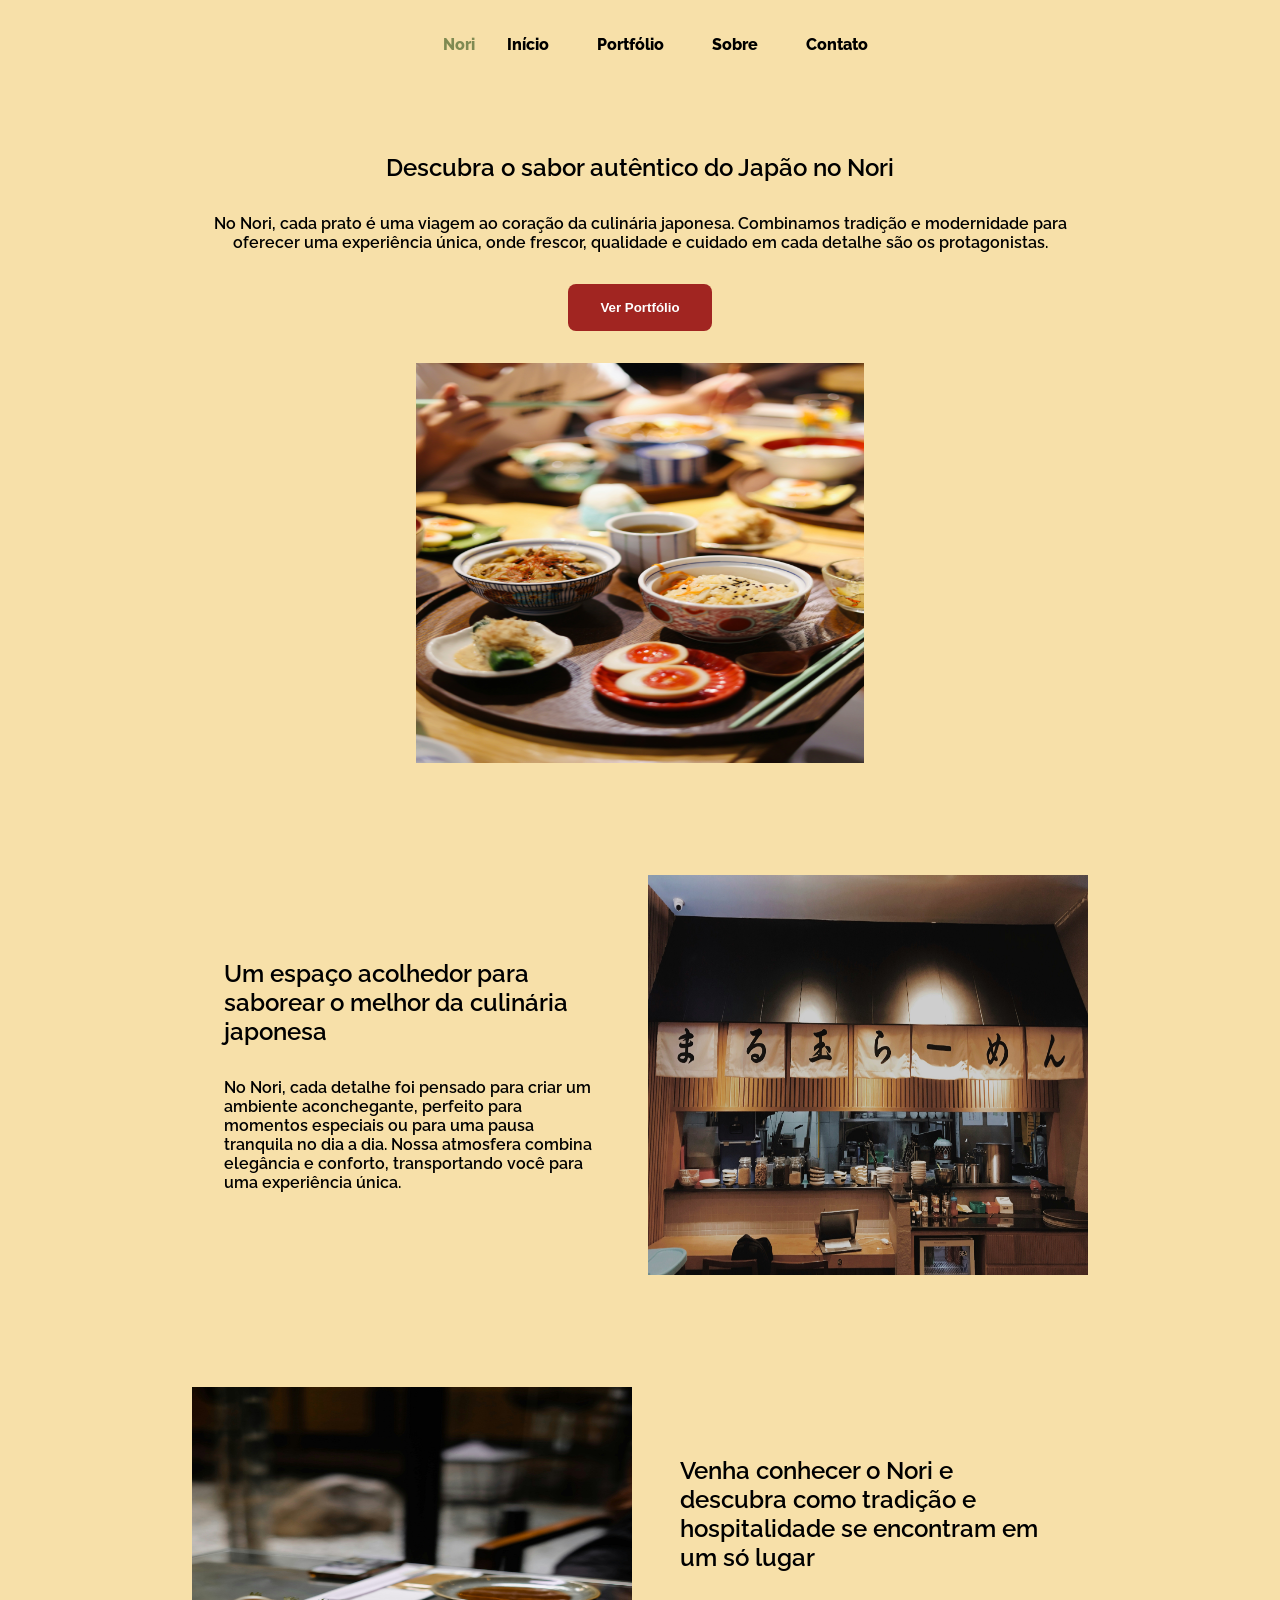
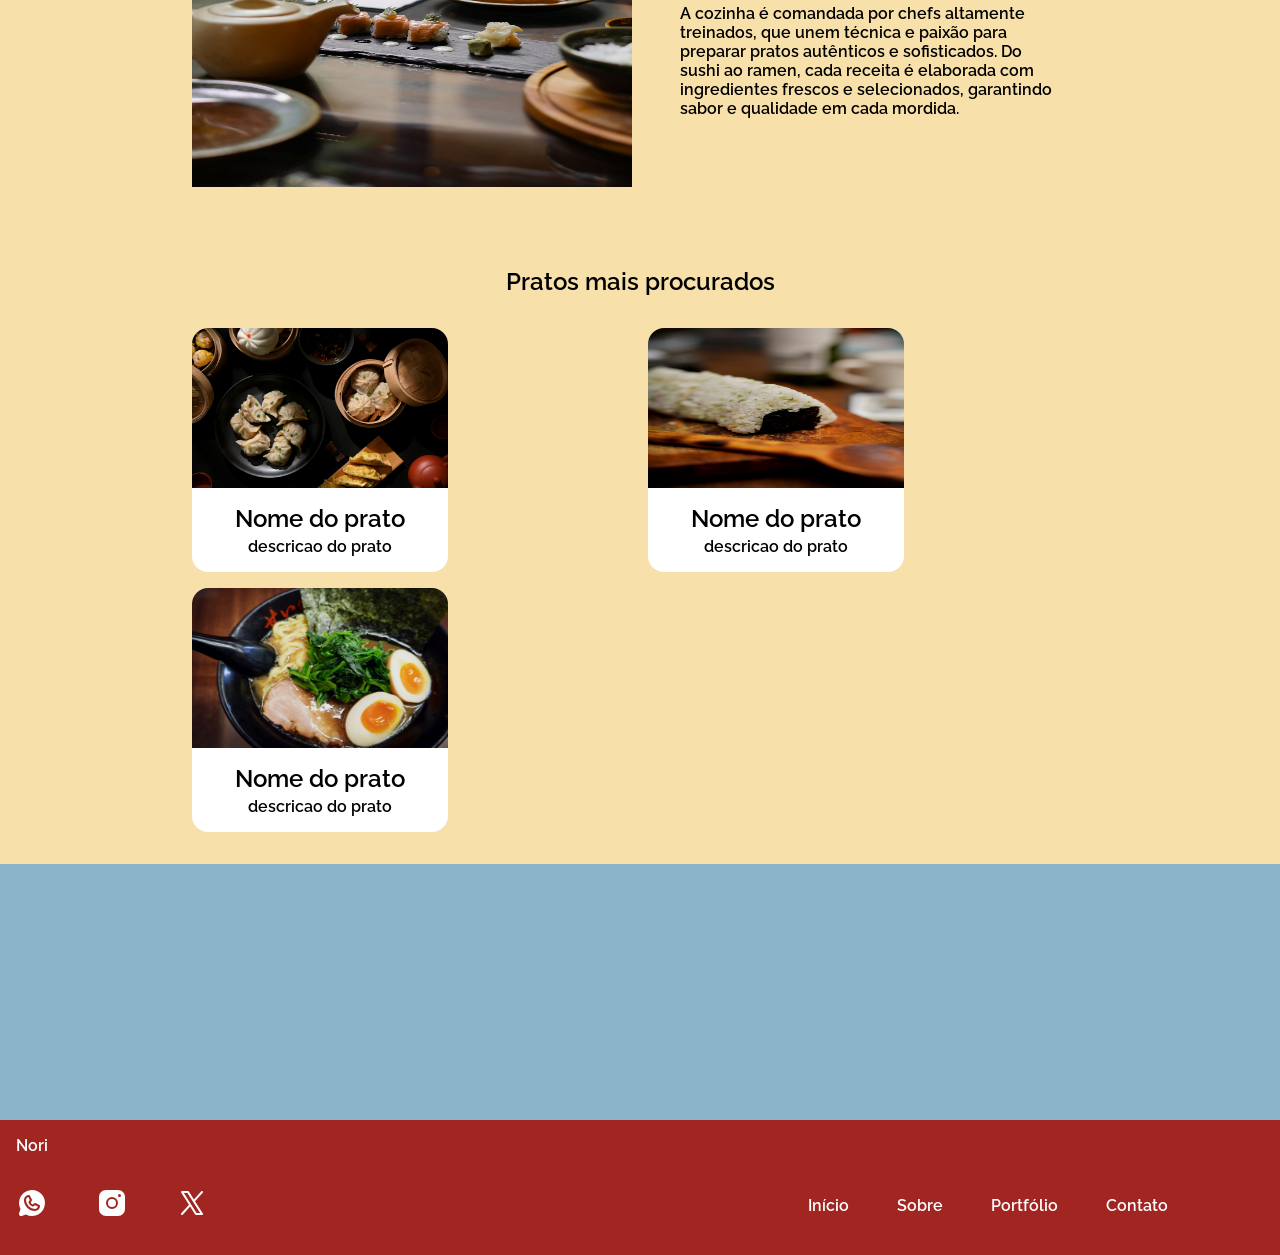
==== index.html @ a18c3487 "Merge branch 'main' of https://github.com/Deploy-divas/nori" ====
<!DOCTYPE html>
<html lang="pt-br">

<head>
    <meta charset="UTF-8">
    <meta name="viewport" content="width=device-width, initial-scale=1.0">
    <title>Nori | Início</title>
    <link rel="stylesheet" href="./src/style/global.css">
    <link rel="stylesheet" href="./src/style/index.css">
    <!-- fontes -->
    <link rel="preconnect" href="https://fonts.googleapis.com">
    <link rel="preconnect" href="https://fonts.gstatic.com" crossorigin>
    <link href="https://fonts.googleapis.com/css2?family=Raleway:ital,wght@0,100..900;1,100..900&display=swap" rel="stylesheet">
</head>

<body>

    <header>
        <div class="menu-hamburguer" id="menu-icone">
            <span></span>
            <span></span>
            <span></span>
        </div>
        <!-- Menu para mobile -->
        <nav>
            <div id="logo">
                <span>Nori</span>
            </div>
            <ul class="nav-list">
                <li><a href="/src/pages/index.html">Início</a></li>
                <li><a href="/src/pages/portfolio.html">Portfólio</a></li>
                <li><a href="/src/pages/sobre.html">Sobre</a></li>
                <li><a href="/src/pages/contato.html">Contato</a></li>
            </ul>
        </nav>
    </header>

    <main>
        <section class="flex-col section-cta">
            <div id="text-cta" class="flex-col">
                <h2>Descubra o sabor autêntico do Japão no Nori</h2>
                <p>No Nori, cada prato é uma viagem ao coração da culinária japonesa. Combinamos tradição e modernidade para oferecer uma experiência única, onde frescor, qualidade e cuidado em cada detalhe são os protagonistas. </p>
                <button class="btn-default">Ver Portfólio</button>
            </div>
            
            <img id="img-cta" src="/src/assets/foto_restaurante.jpg" alt="Foto das comidas do restaurante sobre a mesa">
        </section>

        <section id="sobre" class="section">
            <div id="text-sobre" class="flex-col">
                <h2>Um espaço acolhedor para saborear o melhor da culinária japonesa</h2>
                <p>No Nori, cada detalhe foi pensado para criar um ambiente aconchegante, perfeito para momentos especiais ou para uma pausa tranquila no dia a dia. Nossa atmosfera combina elegância e conforto, transportando você para uma experiência única.</p>
            </div>
            <img src="/src/assets/foto_restaurante_02.jpg" alt="Foto do balcão do restaurante" id="img-sobre">
        </section>
        <section id="sobre" class="section flex-row">
            <img src="/src/assets/comidas_nori.jpg" alt="Foto do balcão do restaurante" id="img-sobre">
            <div id="text-sobre" class="flex-col">
                <h2>Venha conhecer o Nori e descubra como tradição e hospitalidade se encontram em um só lugar</h2>
                <p>A cozinha é comandada por chefs altamente treinados, que unem técnica e paixão para preparar pratos autênticos e sofisticados. Do sushi ao ramen, cada receita é elaborada com ingredientes frescos e selecionados, garantindo sabor e qualidade em cada mordida.</p>
            </div>
        </section>

        <section id="mais-vendidos">
          <div class="section-title">
          <h2>Pratos mais procurados</h2>
        </div>
            <div class="section">
                <div class="card flex-col">
                <div class="card-img">
                        <img class="card-img" src="/src/assets/guioza.png" alt="Ramen do Nori">
                    </div>
                <div class="card-body flex-col">
                        <h2>Nome do prato</h2>
                    <p>descricao do prato</p>
                </div>
            </div>
            <div class="card flex-col">
                <div class="card-img">
                        <img class="card-img" src="/src/assets/onigiri.jpg" alt="Ramen do Nori">
                    </div>
                <div class="card-body flex-col">
                        <h2>Nome do prato</h2>
                    <p>descricao do prato</p>
                </div>
            </div>
            <div class="card flex-col">
                <div class="card-img">
                        <img class="card-img" src="/src/assets/ramen.jpg" alt="Ramen do Nori">
                    </div>
                <div class="card-body flex-col">
                        <h2>Nome do prato</h2>
                    <p>descricao do prato</p>
                </div>
            </div>
            </div>
        </section>
    </main>

    <footer id="footer" class="flex-col">
      <div id="img-footer">
        
      </div>
      <section id="footer-content" class="flex-col">
        <div id="footer-logo">
            <span>Nori</span>
        </div>
          <div id="footer-nav" class="flex-row">
            
          <ul class="flex-row">
            <li><a href="">
                <img src="/src/assets/whatsapp.svg" alt="">
            </a></li>
            <li><a href="">
                <img src="/src/assets/instagram.svg" alt="">
            </a></li>
            <li><a href="">
                <img src="/src/assets/twitter.svg" alt="">
            </a></li>
          </ul>
          <ul class="flex-row">
            <li>Início</li>
            <li>Sobre</li>
            <li>Portfólio</li>
            <li>Contato</li>
          </ul>
        </div>
      </section>
      <div id="footer-commercial"></div>
    </footer>

</body>
<script src="./src/js/script.js"></script>

</html>
---- src/style/global.css ----
:root {
    --verde: #7f8a52;
    --amarelo: #f8b026;
    --vermelho: #a12521;
    --laranja: #ca4613;
    --creme: #f7e0a9;
    --branco: #fff;
}

/* fontes */
span,
p,
a,
li {
    font-family: "Raleway", sans-serif;
    font-optical-sizing: auto;
    font-weight: 600;
    font-style: normal;
    margin: 0;
    padding: 0;
}

/* titulos */
h1,
h2,
h3 {
    font-family: "Raleway", sans-serif;
    font-optical-sizing: auto;
    font-weight: 600;
    font-style: normal;
    margin: 0;
}

body {
    margin: 0;
    padding: 0;
    background-color: var(--creme);
    overflow-x: hidden;
}

header {
    display: flex;
    flex-direction: row;
    justify-content: center;
    align-items: center;
    padding: 2rem 0rem
}

nav {
    display: flex;
    flex-direction: row;
    justify-content: space-between;
    gap: 2rem;
}

header nav ul {
    display: flex;
    gap: 20px;
    list-style: none;
    align-items: center;
}

header nav ul li a{
    text-decoration: none;
    color: inherit;
    font-weight: 800;
}

header nav span{
    text-decoration: none;
    color: var(--verde);
    font-weight: 800;
}

header nav ul li a:hover {
    color: var(--laranja);
}

/* menu mobile */

.menu-hamburguer {
    justify-content: space-around;
    width: 30px;
    height: 25px;
    cursor: pointer;
    z-index: 1000;
    gap: 3px;
}

.menu-hamburguer span {
    background-color: var(--laranja);
    border-radius: 10px;
    transition: 0.3s;
    height: 30px;
    width: 1005;
}

.nav-list {
    display: flex;
    flex-direction: row;
    gap: 3rem;
    list-style: none;
    padding: 0;
    margin: 0;
}

main {
    display: flex;
    flex-direction: column;
    align-items: center;
    gap: 3rem;
}

.flex-row {
  display: flex;
  flex-direction: row;
  justify-content: space-between;
}

.flex-col {
  display: flex;
  flex-direction: column;
}

.btn-default{
    background-color: var(--vermelho);
    border: none;
    padding:  1rem 2rem;
    border-radius: 0.5rem;
    color: var(--branco);
    font-weight: bold;
}

.card {
  width: 16rem;
  background-color: var(--branco);
  border-radius: 1rem;
}

.card-img {
  height: 10rem;
  width: 100%;
  border-top-left-radius: 1rem;
  border-top-right-radius: 1rem
}

.card-body {
  padding: 1rem;
  gap: 4px;
  align-items: center;
}

footer {
  background-color: var(--vermelho);
  width: 100%;
  height: auto;
}

#img-footer {
  height: 16rem;
  width: auto;
  background-image: url("/src/assets/ilu-footer-desktop.svg");
}

#footer-content {
  width: 90%;
  justify-content: space-between;
  color: var(--branco);
}

#footer-nav {
  justify-content: space-between;
  align-items: center;
  width: 100%;
  padding: 1rem;
}

#footer-nav ul {
  list-style: none;
  padding: 0;
  gap: 3rem;
}

#footer-logo {
  padding: 1rem 1rem 0 1rem; 
}

/* responsividade */
@media (max-width: 768px) {
    header {
        position: relative;
    }

    #nossos-cookies {
        display: none !important;
    }

    .menu-hamburguer {
        display: flex;
        flex-direction: column;
        position: relative;
        z-index: 1002;
        justify-content: space-around;
        width: 30px;
        height: 25px;
        cursor: pointer;
        z-index: 1000;
        gap: 3px;
    }

    .menu-hamburguer span {
        background-color: var(--amarelo);
        border-radius: 10px;
        transition: 0.3s;
        height: 30px;
        width: 1005;
    }

    nav {
        display: none !important;
        position: absolute;
        top: 80px;
        left: 0;
        width: 100%;
        background: var(--creme);
        flex-direction: column;
        align-items: center;
        padding: 20px;
        z-index: 1001;
    }

    /*força a exibição quando tiver a classe active*/
    nav.active {
        display: flex !important;
        padding: 0;
    }

    nav .nav-list {
        flex-direction: column;
        align-items: center;
        gap: 20px;
    }

    /* transformar em X */
    .open span:nth-child(1) {
        transform: rotate(45deg) translate(3px, 3px);
    }

    .open span:nth-child(2) {
        opacity: 0;
    }

    .open span:nth-child(3) {
        transform: rotate(-45deg) translate(10px, -10px);
    }

    #footer-nav {
        flex-direction: column;
    }
    #footer-nav ul{
        flex-direction: column;
        align-items: center;
    }

    #img-footer {
        background-image: url("/src/assets/ilu-footer-mobile.svg");
    }
}
---- src/style/index.css ----
/* estilização da página inicial */
.section-cta{
    width: 70%;
    height: auto;
    padding: 2rem 1rem;
    align-items: center;
    justify-content: center;
}

.section {
    width: 70%;
    height: auto;
    padding: 2rem 1rem;
    gap: 1rem;
    display: grid;
    grid-template-columns: repeat(auto-fit, minmax(300px, 1fr));
    align-items: center;
    justify-content: center;
}

.section-body{
    width: 100%;
    padding: 0rem 2rem;
    display: flex;
    flex-direction: column;
    align-items: start;
}

#img-cta{
    width: 50%;
    height: 25rem;
}

#text-cta{
    text-align: center;
    align-items: center;
    gap: 2rem;
    margin: 2rem 0;
}

#img-sobre{
    width: 100%;
    height: 25rem;
}

#text-sobre{
    text-align: start;
    align-items: center;
    gap: 2rem;
    margin: 2rem;
}

#mais-vendidos{
    width: 100%;
    padding: 0rem 2rem;
    display: flex;
    flex-direction: column;
    align-items: center;
}
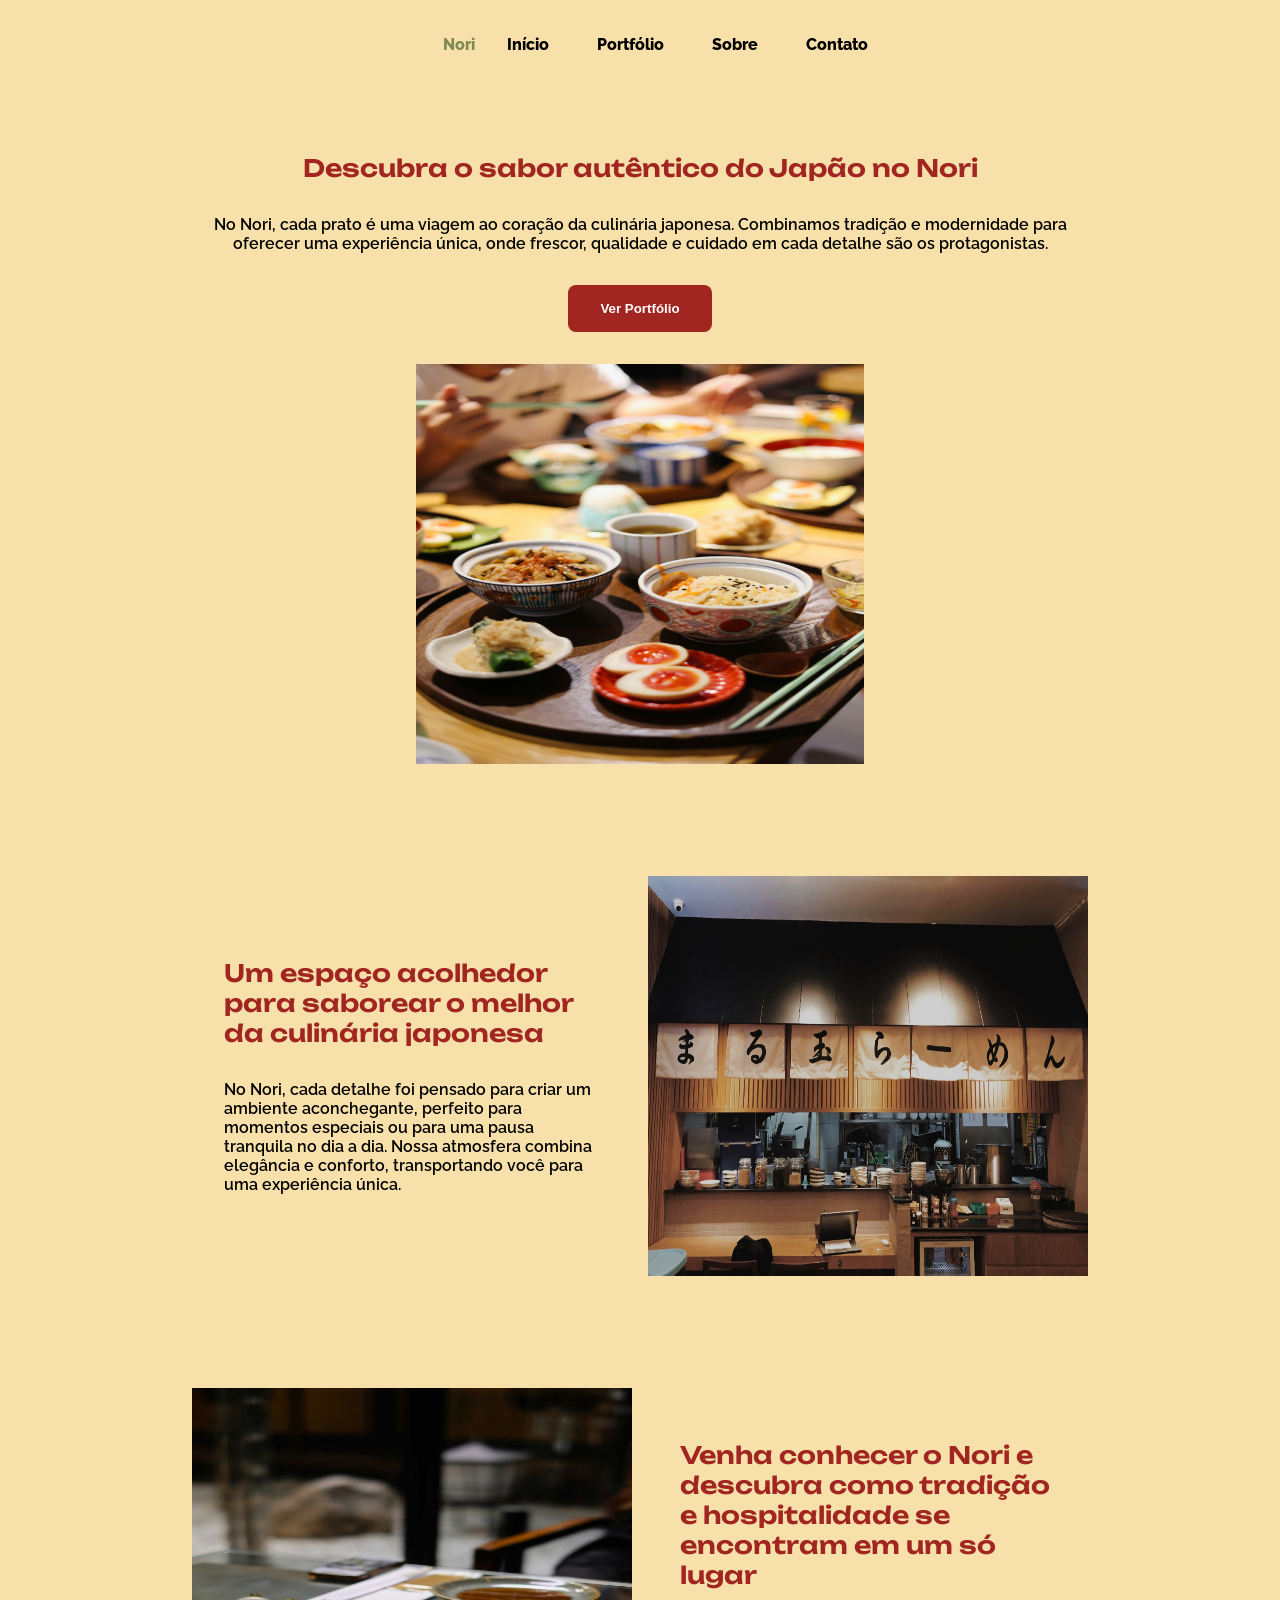
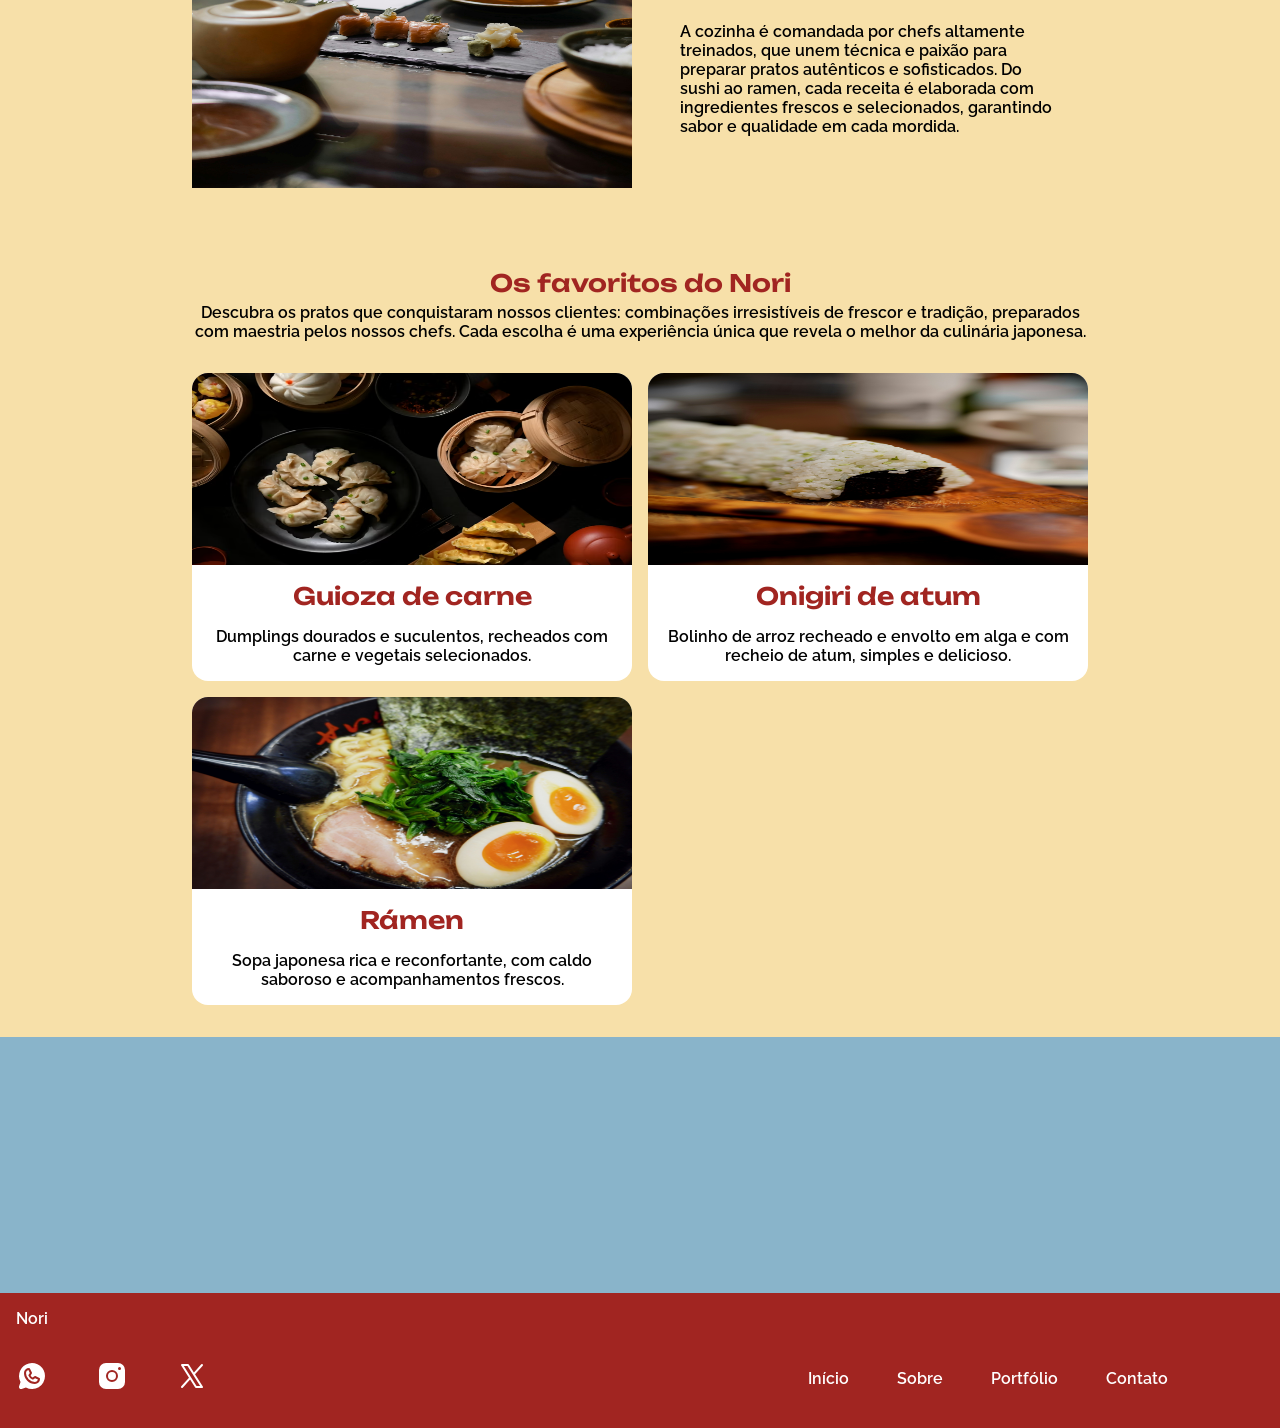
==== commit bf2b50b6: "style: estilização do portfólio style: adição do ícone do site" ====
--- a/index.html
+++ b/index.html
@@ -10,7 +10,14 @@
     <!-- fontes -->
     <link rel="preconnect" href="https://fonts.googleapis.com">
     <link rel="preconnect" href="https://fonts.gstatic.com" crossorigin>
-    <link href="https://fonts.googleapis.com/css2?family=Raleway:ital,wght@0,100..900;1,100..900&display=swap" rel="stylesheet">
+    <link href="https://fonts.googleapis.com/css2?family=Raleway:ital,wght@0,100..900;1,100..900&display=swap"
+        rel="stylesheet">
+
+    <link rel="preconnect" href="https://fonts.googleapis.com">
+    <link rel="preconnect" href="https://fonts.gstatic.com" crossorigin>
+    <link href="https://fonts.googleapis.com/css2?family=Unbounded:wght@200..900&display=swap" rel="stylesheet">
+
+    <link rel="shortcut icon" type="imagex/png" href="./src/assets/favicon.ico">
 </head>
 
 <body>
@@ -27,7 +34,7 @@
                 <span>Nori</span>
             </div>
             <ul class="nav-list">
-                <li><a href="/src/pages/index.html">Início</a></li>
+                <li><a href="/index.html">Início</a></li>
                 <li><a href="/src/pages/portfolio.html">Portfólio</a></li>
                 <li><a href="/src/pages/sobre.html">Sobre</a></li>
                 <li><a href="/src/pages/contato.html">Contato</a></li>
@@ -38,95 +45,105 @@
     <main>
         <section class="flex-col section-cta">
             <div id="text-cta" class="flex-col">
-                <h2>Descubra o sabor autêntico do Japão no Nori</h2>
-                <p>No Nori, cada prato é uma viagem ao coração da culinária japonesa. Combinamos tradição e modernidade para oferecer uma experiência única, onde frescor, qualidade e cuidado em cada detalhe são os protagonistas. </p>
+                <h1 class="fonte-vermelha">Descubra o sabor autêntico do Japão no Nori</h1>
+                <p>No Nori, cada prato é uma viagem ao coração da culinária japonesa. Combinamos tradição e modernidade
+                    para oferecer uma experiência única, onde frescor, qualidade e cuidado em cada detalhe são os
+                    protagonistas. </p>
                 <button class="btn-default">Ver Portfólio</button>
             </div>
-            
+
             <img id="img-cta" src="/src/assets/foto_restaurante.jpg" alt="Foto das comidas do restaurante sobre a mesa">
         </section>
 
         <section id="sobre" class="section">
             <div id="text-sobre" class="flex-col">
-                <h2>Um espaço acolhedor para saborear o melhor da culinária japonesa</h2>
-                <p>No Nori, cada detalhe foi pensado para criar um ambiente aconchegante, perfeito para momentos especiais ou para uma pausa tranquila no dia a dia. Nossa atmosfera combina elegância e conforto, transportando você para uma experiência única.</p>
+                <h2 class="fonte-vermelha">Um espaço acolhedor para saborear o melhor da culinária japonesa</h2>
+                <p>No Nori, cada detalhe foi pensado para criar um ambiente aconchegante, perfeito para momentos
+                    especiais ou para uma pausa tranquila no dia a dia. Nossa atmosfera combina elegância e conforto,
+                    transportando você para uma experiência única.</p>
             </div>
             <img src="/src/assets/foto_restaurante_02.jpg" alt="Foto do balcão do restaurante" id="img-sobre">
         </section>
         <section id="sobre" class="section flex-row">
             <img src="/src/assets/comidas_nori.jpg" alt="Foto do balcão do restaurante" id="img-sobre">
             <div id="text-sobre" class="flex-col">
-                <h2>Venha conhecer o Nori e descubra como tradição e hospitalidade se encontram em um só lugar</h2>
-                <p>A cozinha é comandada por chefs altamente treinados, que unem técnica e paixão para preparar pratos autênticos e sofisticados. Do sushi ao ramen, cada receita é elaborada com ingredientes frescos e selecionados, garantindo sabor e qualidade em cada mordida.</p>
+                <h2 class="fonte-vermelha">Venha conhecer o Nori e descubra como tradição e hospitalidade se encontram
+                    em um só lugar</h2>
+                <p>A cozinha é comandada por chefs altamente treinados, que unem técnica e paixão para preparar pratos
+                    autênticos e sofisticados. Do sushi ao ramen, cada receita é elaborada com ingredientes frescos e
+                    selecionados, garantindo sabor e qualidade em cada mordida.</p>
             </div>
         </section>
 
         <section id="mais-vendidos">
-          <div class="section-title">
-          <h2>Pratos mais procurados</h2>
-        </div>
+            <div class="section-title flex-col">
+                <h2 class="fonte-vermelha">Os favoritos do Nori</h2>
+                <p>Descubra os pratos que conquistaram nossos clientes: combinações irresistíveis de frescor e tradição,
+                    preparados com maestria pelos nossos chefs. Cada escolha é uma experiência única que revela o melhor
+                    da culinária japonesa.</p>
+            </div>
             <div class="section">
                 <div class="card flex-col">
-                <div class="card-img">
-                        <img class="card-img" src="/src/assets/guioza.png" alt="Ramen do Nori">
+                    <div class="card-img">
+                        <img class="card-img" src="/src/assets/guioza.png" alt="Guioza de carne do Nori">
                     </div>
-                <div class="card-body flex-col">
-                        <h2>Nome do prato</h2>
-                    <p>descricao do prato</p>
+                    <div class="card-body flex-col">
+                        <h2 class="fonte-vermelha">Guioza de carne</h2>
+                        <p>Dumplings dourados e suculentos, recheados com carne e vegetais selecionados.</p>
+                    </div>
                 </div>
-            </div>
-            <div class="card flex-col">
-                <div class="card-img">
-                        <img class="card-img" src="/src/assets/onigiri.jpg" alt="Ramen do Nori">
+                <div class="card flex-col">
+                    <div class="card-img">
+                        <img class="card-img" src="/src/assets/onigiri.jpg" alt="Onigiri de atum do Nori">
                     </div>
-                <div class="card-body flex-col">
-                        <h2>Nome do prato</h2>
-                    <p>descricao do prato</p>
+                    <div class="card-body flex-col">
+                        <h2 class="fonte-vermelha">Onigiri de atum</h2>
+                        <p>Bolinho de arroz recheado e envolto em alga e com recheio de atum, simples e delicioso.</p>
+                    </div>
                 </div>
-            </div>
-            <div class="card flex-col">
-                <div class="card-img">
+                <div class="card flex-col">
+                    <div class="card-img">
                         <img class="card-img" src="/src/assets/ramen.jpg" alt="Ramen do Nori">
                     </div>
-                <div class="card-body flex-col">
-                        <h2>Nome do prato</h2>
-                    <p>descricao do prato</p>
+                    <div class="card-body flex-col">
+                        <h2 class="fonte-vermelha">Rámen</h2>
+                        <p>Sopa japonesa rica e reconfortante, com caldo saboroso e acompanhamentos frescos.</p>
+                    </div>
                 </div>
-            </div>
             </div>
         </section>
     </main>
 
     <footer id="footer" class="flex-col">
-      <div id="img-footer">
-        
-      </div>
-      <section id="footer-content" class="flex-col">
-        <div id="footer-logo">
-            <span>Nori</span>
+        <div id="img-footer">
+
         </div>
-          <div id="footer-nav" class="flex-row">
-            
-          <ul class="flex-row">
-            <li><a href="">
-                <img src="/src/assets/whatsapp.svg" alt="">
-            </a></li>
-            <li><a href="">
-                <img src="/src/assets/instagram.svg" alt="">
-            </a></li>
-            <li><a href="">
-                <img src="/src/assets/twitter.svg" alt="">
-            </a></li>
-          </ul>
-          <ul class="flex-row">
-            <li>Início</li>
-            <li>Sobre</li>
-            <li>Portfólio</li>
-            <li>Contato</li>
-          </ul>
-        </div>
-      </section>
-      <div id="footer-commercial"></div>
+        <section id="footer-content" class="flex-col">
+            <div id="footer-logo">
+                <span>Nori</span>
+            </div>
+            <div id="footer-nav" class="flex-row">
+
+                <ul class="flex-row">
+                    <li><a href="">
+                            <img src="/src/assets/whatsapp.svg" alt="">
+                        </a></li>
+                    <li><a href="">
+                            <img src="/src/assets/instagram.svg" alt="">
+                        </a></li>
+                    <li><a href="">
+                            <img src="/src/assets/twitter.svg" alt="">
+                        </a></li>
+                </ul>
+                <ul class="flex-row">
+                    <li>Início</li>
+                    <li>Sobre</li>
+                    <li>Portfólio</li>
+                    <li>Contato</li>
+                </ul>
+            </div>
+        </section>
+        <div id="footer-commercial"></div>
     </footer>
 
 </body>
--- a/src/style/global.css
+++ b/src/style/global.css
@@ -9,6 +9,7 @@
 
 /* fontes */
 span,
+label,
 p,
 a,
 li {
@@ -20,15 +21,28 @@
     padding: 0;
 }
 
-/* titulos */
-h1,
-h2,
 h3 {
     font-family: "Raleway", sans-serif;
     font-optical-sizing: auto;
+    font-weight: 700;
+    font-style: normal;
+    margin: 0;
+    padding: 0;
+}
+
+/* titulos */
+h1,
+h2 {
+    font-family: "Unbounded", sans-serif;
+    font-optical-sizing: auto;
     font-weight: 600;
     font-style: normal;
     margin: 0;
+    letter-spacing: 3rem,
+}
+
+.fonte-vermelha {
+    color: var(--vermelho);
 }
 
 body {
@@ -60,13 +74,13 @@
     align-items: center;
 }
 
-header nav ul li a{
+header nav ul li a {
     text-decoration: none;
     color: inherit;
     font-weight: 800;
 }
 
-header nav span{
+header nav span {
     text-decoration: none;
     color: var(--verde);
     font-weight: 800;
@@ -112,77 +126,183 @@
 }
 
 .flex-row {
-  display: flex;
-  flex-direction: row;
-  justify-content: space-between;
+    display: flex;
+    flex-direction: row;
+    justify-content: space-between;
+}
+
+.gap-2 {
+    gap: 1rem;
+}
+
+.gap-4 {
+    gap: 2rem;
+}
+
+.gap-6 {
+    gap: 3rem;
+}
+
+.my-2 {
+    margin: 1rem 0;
+}
+
+.my-4 {
+    margin: 2rem 0;
+}
+
+.my-6 {
+    margin: 3rem 0;
 }
 
 .flex-col {
-  display: flex;
-  flex-direction: column;
-}
-
-.btn-default{
+    display: flex;
+    flex-direction: column;
+}
+
+.btn-default {
     background-color: var(--vermelho);
     border: none;
-    padding:  1rem 2rem;
+    padding: 1rem 2rem;
     border-radius: 0.5rem;
     color: var(--branco);
     font-weight: bold;
 }
 
+input {
+    font-size: 18px;
+    padding: 1rem;
+    border: none;
+    border-radius: 4px;
+}
+
+::placeholder {
+    color: #7f8a52ad;
+}
+
+textarea,
+input:focus-visible {
+    outline: none;
+}
+
+textarea {
+    width: 100%;
+    height: 150px;
+    padding: 1rem;
+    box-sizing: border-box;
+    border: 2px solid #ccc;
+    border-radius: 4px;
+    background-color: var(--branco);
+    font-size: 16px;
+    resize: none;
+}
+
+label {
+    pointer-events: none;
+    padding-bottom: 2px;
+    border-bottom: 1px solid #000;
+}
+
+.section {
+    width: 65%;
+    height: auto;
+    padding: 2rem 1rem;
+    gap: 1rem;
+    display: grid;
+    grid-template-columns: repeat(auto-fit, minmax(300px, 1fr));
+    align-items: center;
+    justify-content: center;
+}
+
+.section-title {
+    width: 70%;
+    text-align: center;
+    gap: 5px
+}
+
 .card {
-  width: 16rem;
-  background-color: var(--branco);
-  border-radius: 1rem;
+    height: auto;
+    width: 100%;
+    background-color: var(--branco);
+    border-radius: 1rem;
 }
 
 .card-img {
-  height: 10rem;
-  width: 100%;
-  border-top-left-radius: 1rem;
-  border-top-right-radius: 1rem
+    height: 12rem;
+    width: 100%;
+    border-top-left-radius: 1rem;
+    border-top-right-radius: 1rem
 }
 
 .card-body {
-  padding: 1rem;
-  gap: 4px;
-  align-items: center;
+    padding: 1rem;
+    gap: 1rem;
+    align-items: center;
+    height: 100%;
+    text-align: center;
+}
+
+.card-button {
+    background-color: var(--amarelo);
+    border: none;
+    padding: 0.5rem 1rem;
+    border-radius: 1rem;
+    color: var(--branco);
+    font-weight: bold;
+    font-size: 1rem;
+}
+
+.card-button:hover {
+    background-color: var(--vermelho);
+    cursor: pointer;
 }
 
 footer {
-  background-color: var(--vermelho);
-  width: 100%;
-  height: auto;
+    background-color: var(--vermelho);
+    width: 100%;
+    height: auto;
+}
+
+footer a {
+    text-decoration: none;
+    color: inherit;
+    font-weight: 800;
+}
+
+footer a:hover {
+    text-decoration: none;
+    color: inherit;
+    font-weight: 800;
+    color: var(--creme)
 }
 
 #img-footer {
-  height: 16rem;
-  width: auto;
-  background-image: url("/src/assets/ilu-footer-desktop.svg");
+    height: 16rem;
+    width: auto;
+    background-image: url("/src/assets/ilu-footer-desktop.svg");
 }
 
 #footer-content {
-  width: 90%;
-  justify-content: space-between;
-  color: var(--branco);
+    width: 90%;
+    justify-content: space-between;
+    color: var(--branco);
 }
 
 #footer-nav {
-  justify-content: space-between;
-  align-items: center;
-  width: 100%;
-  padding: 1rem;
+    justify-content: space-between;
+    align-items: center;
+    width: 100%;
+    padding: 1rem;
 }
 
 #footer-nav ul {
-  list-style: none;
-  padding: 0;
-  gap: 3rem;
+    list-style: none;
+    padding: 0;
+    gap: 3rem;
 }
 
 #footer-logo {
-  padding: 1rem 1rem 0 1rem; 
+    padding: 1rem 1rem 0 1rem;
 }
 
 /* responsividade */
@@ -257,7 +377,8 @@
     #footer-nav {
         flex-direction: column;
     }
-    #footer-nav ul{
+
+    #footer-nav ul {
         flex-direction: column;
         align-items: center;
     }
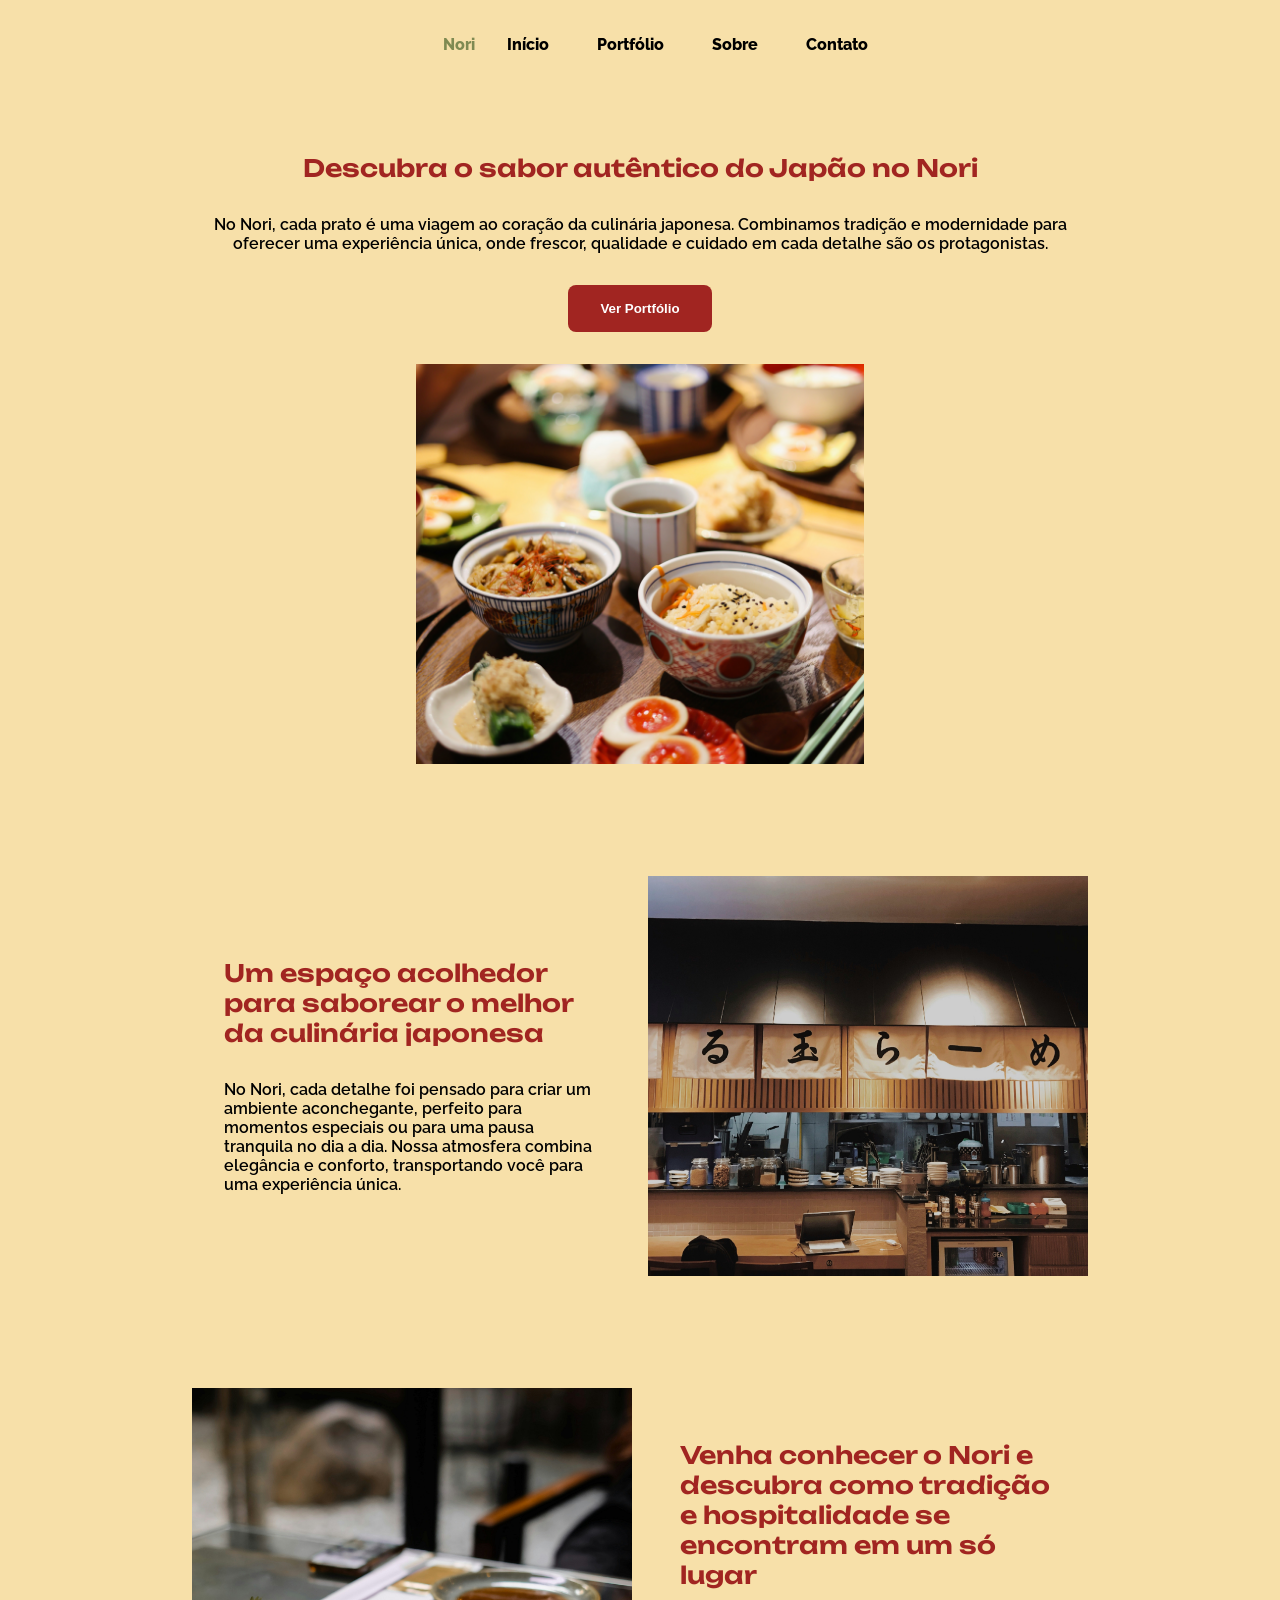
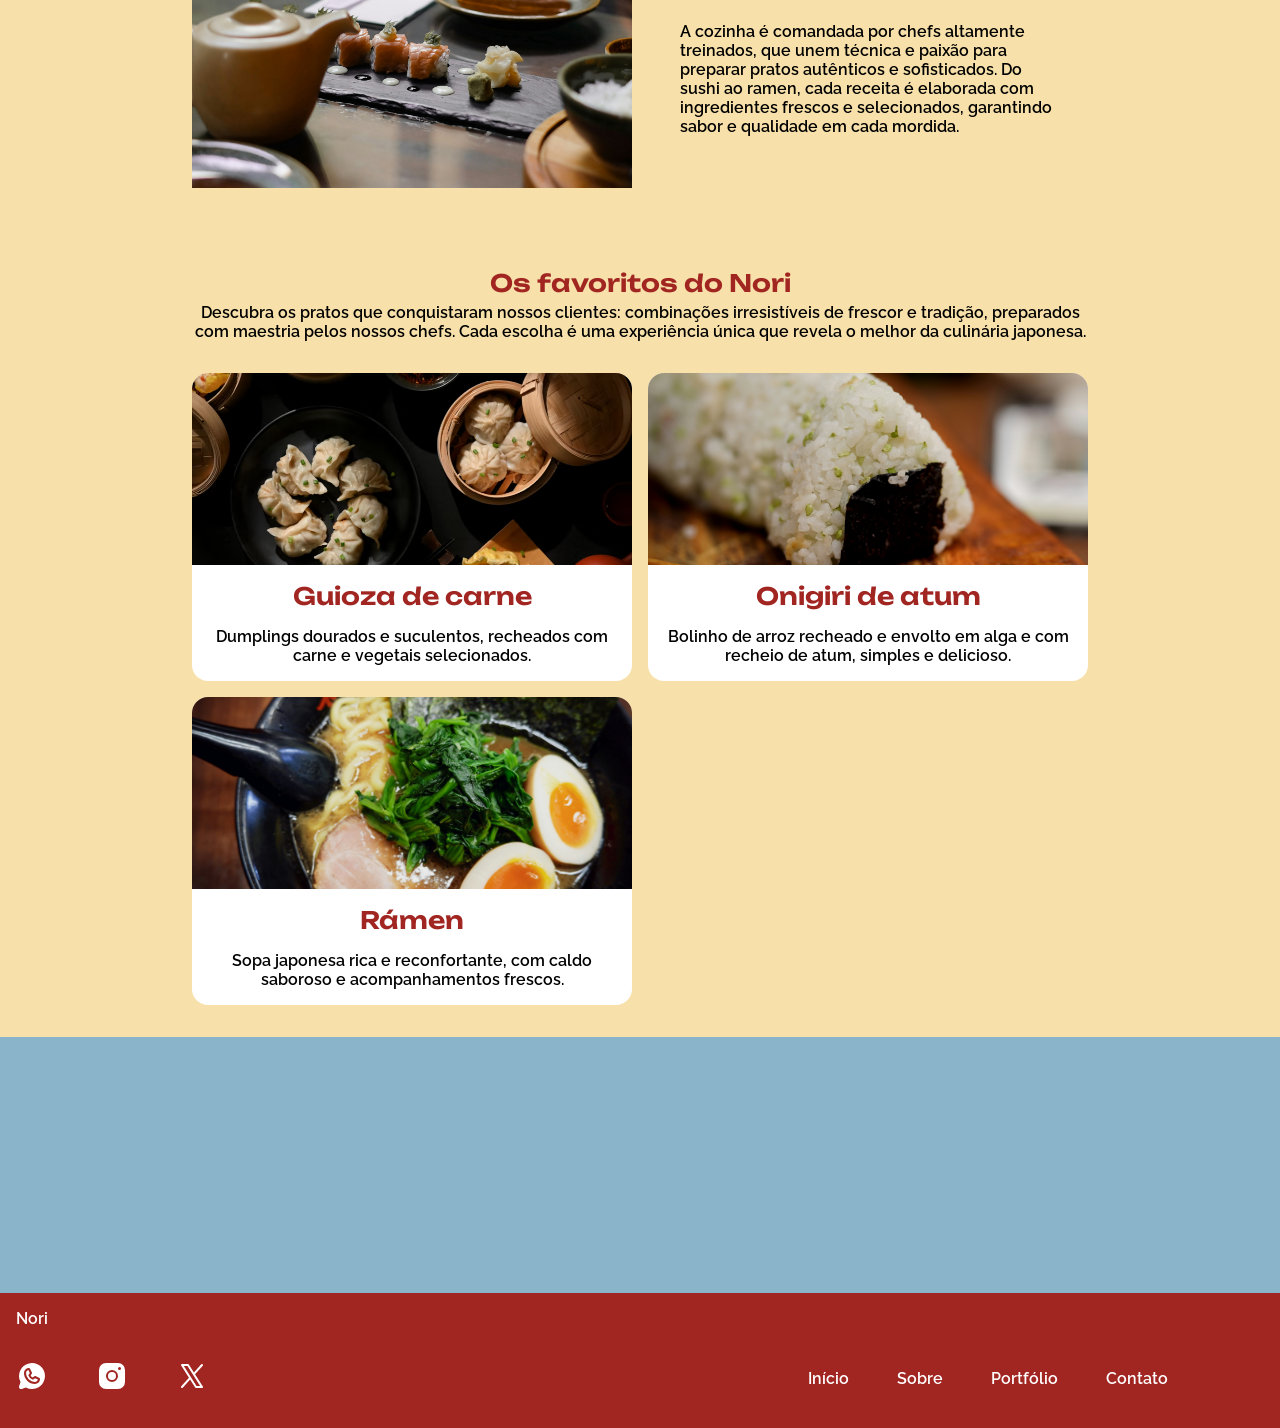
==== commit e3704515: "fix: consertando caminhos das pastas" ====
--- a/index.html
+++ b/index.html
@@ -34,10 +34,10 @@
                 <span>Nori</span>
             </div>
             <ul class="nav-list">
-                <li><a href="/index.html">Início</a></li>
-                <li><a href="/src/pages/portfolio.html">Portfólio</a></li>
-                <li><a href="/src/pages/sobre.html">Sobre</a></li>
-                <li><a href="/src/pages/contato.html">Contato</a></li>
+                <li><a href="./index.html">Início</a></li>
+                <li><a href="./pages/portfolio.html">Portfólio</a></li>
+                <li><a href="./pages/sobre.html">Sobre</a></li>
+                <li><a href="./pages/contato.html">Contato</a></li>
             </ul>
         </nav>
     </header>
@@ -49,10 +49,10 @@
                 <p>No Nori, cada prato é uma viagem ao coração da culinária japonesa. Combinamos tradição e modernidade
                     para oferecer uma experiência única, onde frescor, qualidade e cuidado em cada detalhe são os
                     protagonistas. </p>
-                <button class="btn-default">Ver Portfólio</button>
+                <a href="./pages/portfolio.html"><button class="btn-default">Ver Portfólio</button></a>
             </div>
 
-            <img id="img-cta" src="/src/assets/foto_restaurante.jpg" alt="Foto das comidas do restaurante sobre a mesa">
+            <img id="img-cta" src="./src/assets/foto_restaurante.jpg" alt="Foto das comidas do restaurante sobre a mesa">
         </section>
 
         <section id="sobre" class="section">
@@ -62,10 +62,10 @@
                     especiais ou para uma pausa tranquila no dia a dia. Nossa atmosfera combina elegância e conforto,
                     transportando você para uma experiência única.</p>
             </div>
-            <img src="/src/assets/foto_restaurante_02.jpg" alt="Foto do balcão do restaurante" id="img-sobre">
+            <img src="./src/assets/foto_restaurante_02.jpg" alt="Foto do balcão do restaurante" id="img-sobre">
         </section>
         <section id="sobre" class="section flex-row">
-            <img src="/src/assets/comidas_nori.jpg" alt="Foto do balcão do restaurante" id="img-sobre">
+            <img src="./src/assets/comidas_nori.jpg" alt="Foto do balcão do restaurante" id="img-sobre">
             <div id="text-sobre" class="flex-col">
                 <h2 class="fonte-vermelha">Venha conhecer o Nori e descubra como tradição e hospitalidade se encontram
                     em um só lugar</h2>
@@ -85,7 +85,7 @@
             <div class="section">
                 <div class="card flex-col">
                     <div class="card-img">
-                        <img class="card-img" src="/src/assets/guioza.png" alt="Guioza de carne do Nori">
+                        <img class="card-img" src="./src/assets/guioza.png" alt="Guioza de carne do Nori">
                     </div>
                     <div class="card-body flex-col">
                         <h2 class="fonte-vermelha">Guioza de carne</h2>
@@ -94,7 +94,7 @@
                 </div>
                 <div class="card flex-col">
                     <div class="card-img">
-                        <img class="card-img" src="/src/assets/onigiri.jpg" alt="Onigiri de atum do Nori">
+                        <img class="card-img" src="./src/assets/onigiri.jpg" alt="Onigiri de atum do Nori">
                     </div>
                     <div class="card-body flex-col">
                         <h2 class="fonte-vermelha">Onigiri de atum</h2>
@@ -103,7 +103,7 @@
                 </div>
                 <div class="card flex-col">
                     <div class="card-img">
-                        <img class="card-img" src="/src/assets/ramen.jpg" alt="Ramen do Nori">
+                        <img class="card-img" src="./src/assets/ramen.jpg" alt="Ramen do Nori">
                     </div>
                     <div class="card-body flex-col">
                         <h2 class="fonte-vermelha">Rámen</h2>
@@ -126,10 +126,10 @@
 
                 <ul class="flex-row">
                     <li><a href="">
-                            <img src="/src/assets/whatsapp.svg" alt="">
+                            <img src="./src/assets/whatsapp.svg" alt="">
                         </a></li>
                     <li><a href="">
-                            <img src="/src/assets/instagram.svg" alt="">
+                            <img src="./src/assets/instagram.svg" alt="">
                         </a></li>
                     <li><a href="">
                             <img src="/src/assets/twitter.svg" alt="">
--- a/src/style/global.css
+++ b/src/style/global.css
@@ -5,6 +5,10 @@
     --laranja: #ca4613;
     --creme: #f7e0a9;
     --branco: #fff;
+}
+
+img{
+    object-fit: cover;
 }
 
 /* fontes */
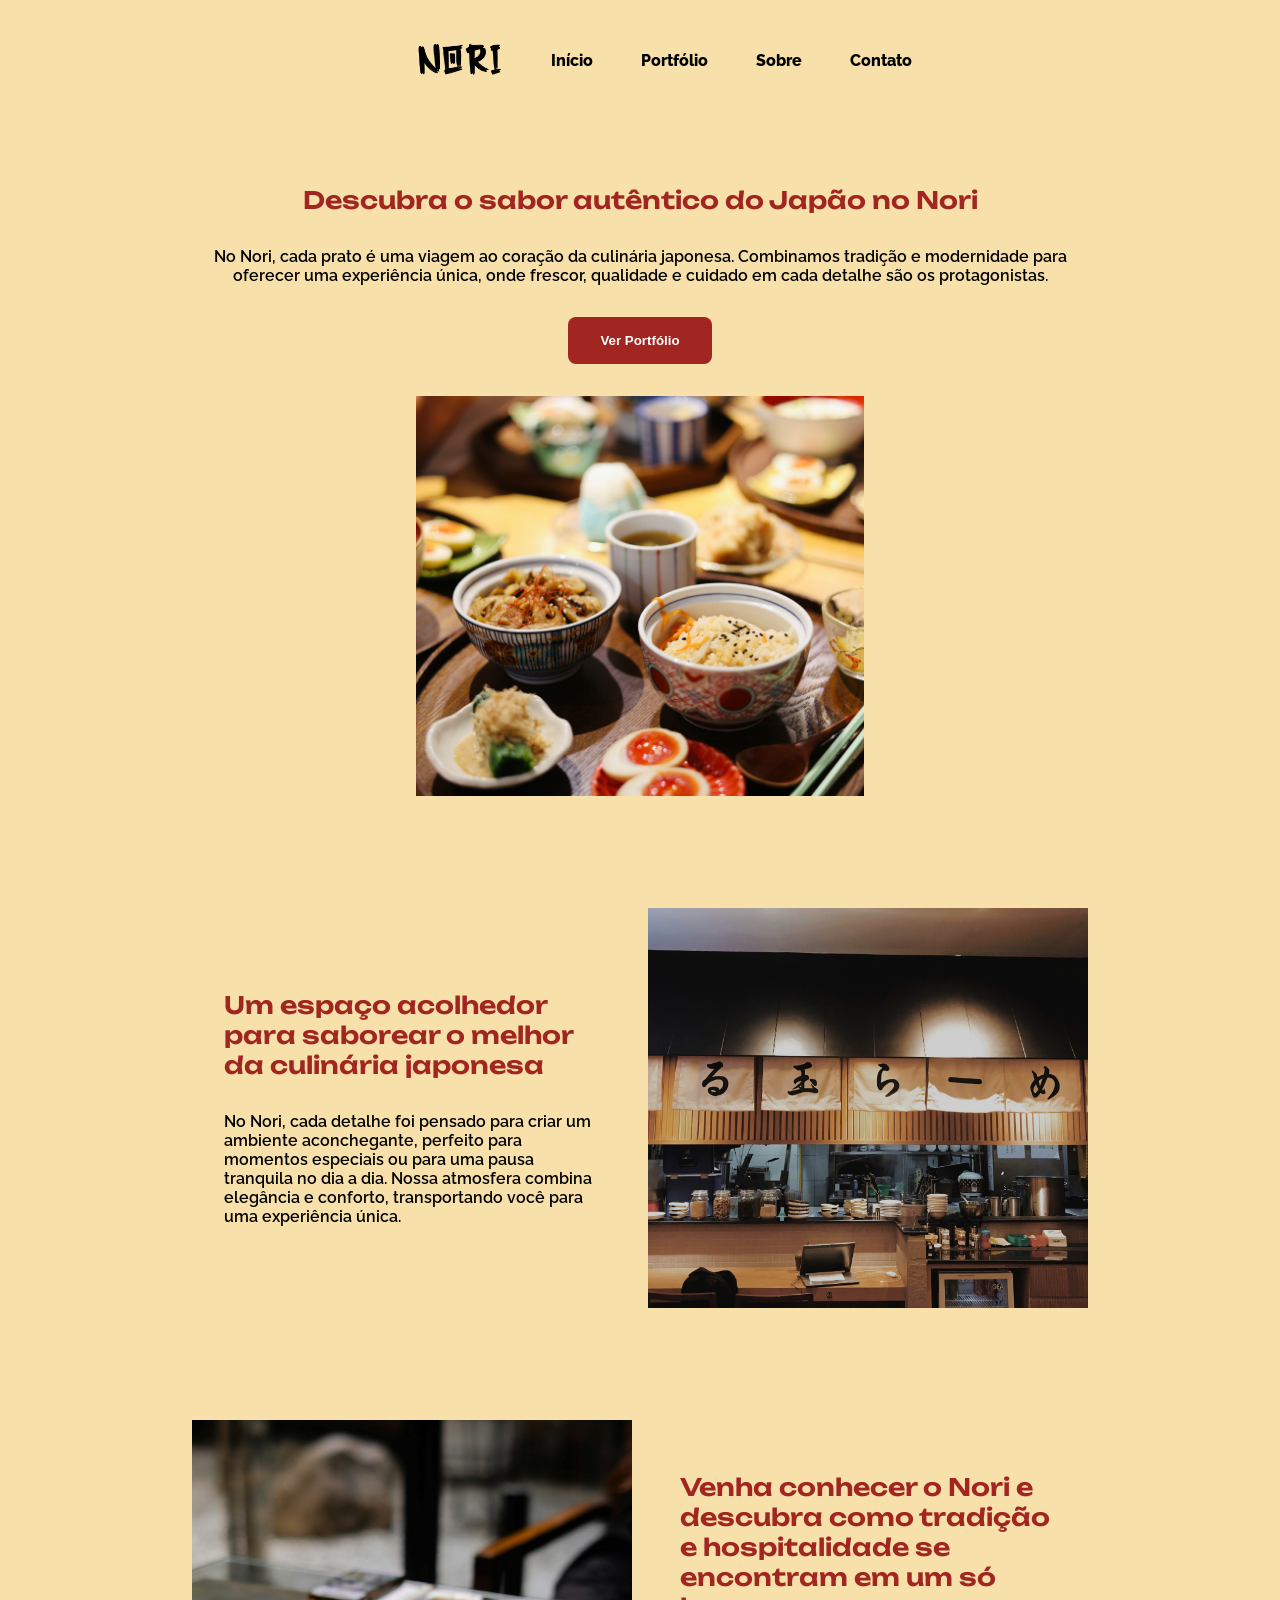
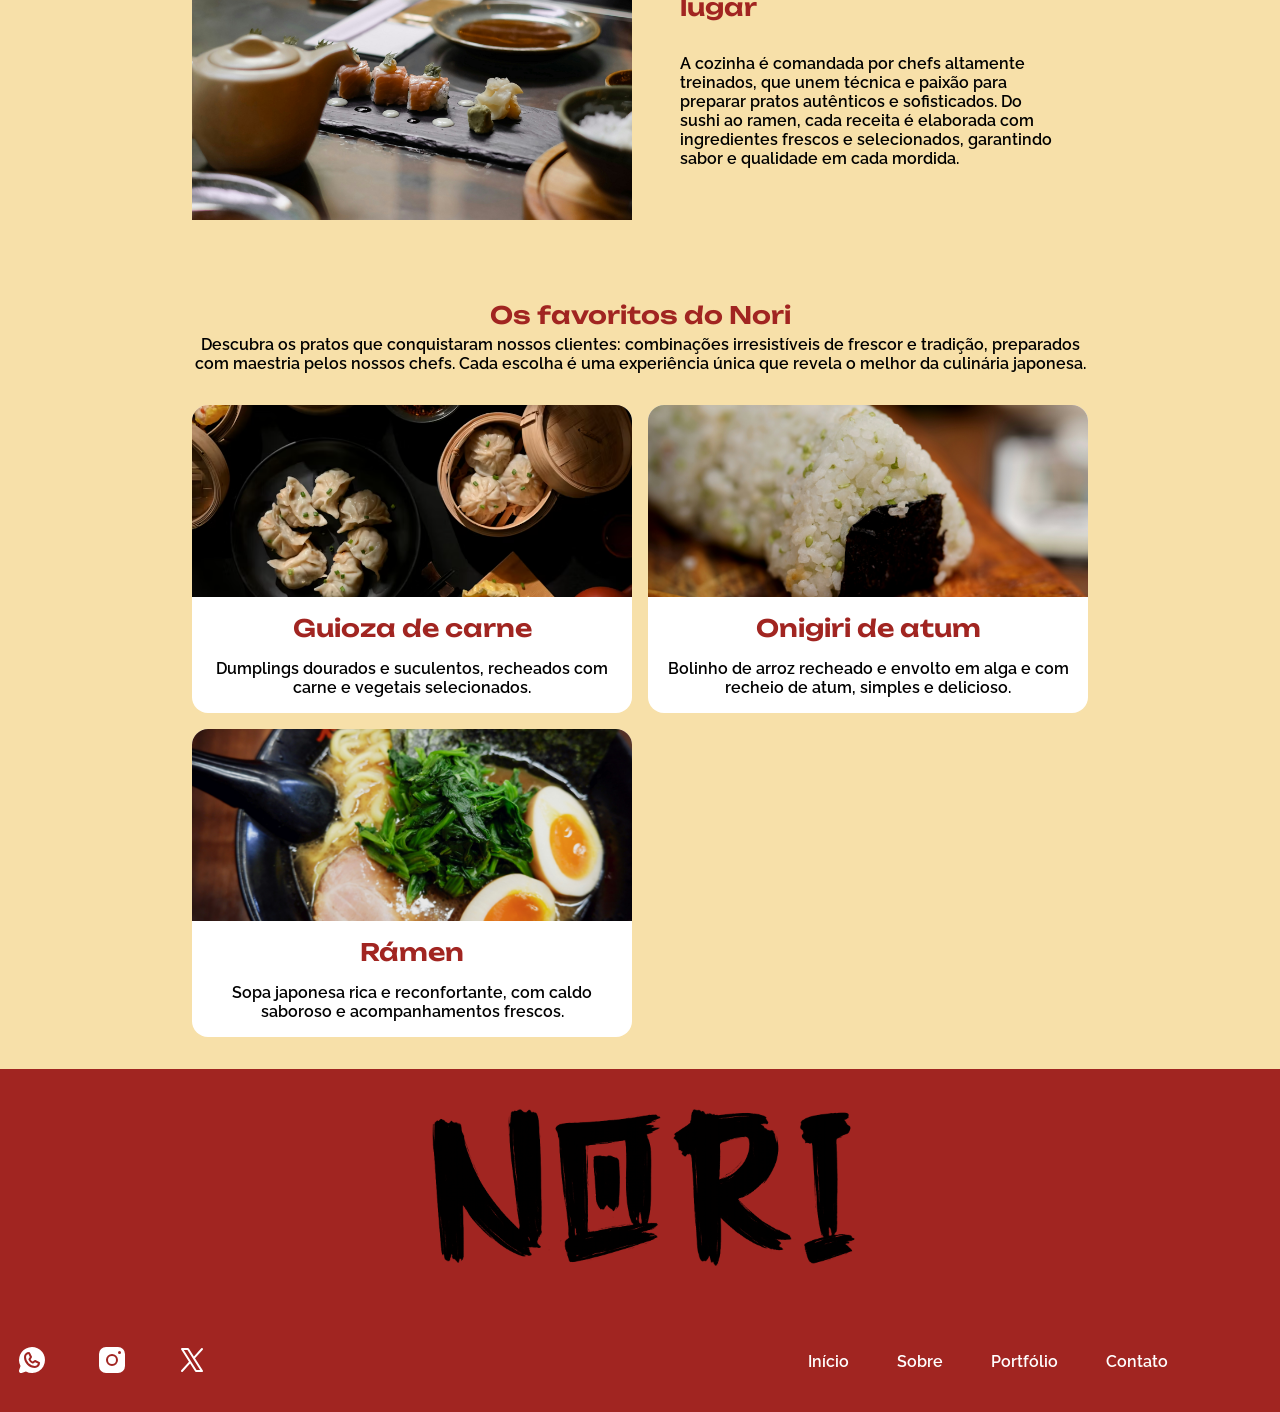
==== commit f13fc804: "add: adicionando logo nas paginas" ====
--- a/index.html
+++ b/index.html
@@ -31,7 +31,7 @@
         <!-- Menu para mobile -->
         <nav>
             <div id="logo">
-                <span>Nori</span>
+                <img src="./src/assets/logo.png" alt="Nori" id="logo-nori-menu">
             </div>
             <ul class="nav-list">
                 <li><a href="./index.html">Início</a></li>
@@ -116,11 +116,11 @@
 
     <footer id="footer" class="flex-col">
         <div id="img-footer">
-
+            <img src="./src/assets/logo.png" alt="Nori" id="logo-nori-footer">
         </div>
         <section id="footer-content" class="flex-col">
             <div id="footer-logo">
-                <span>Nori</span>
+                
             </div>
             <div id="footer-nav" class="flex-row">
 
--- a/src/style/global.css
+++ b/src/style/global.css
@@ -10,6 +10,7 @@
 img{
     object-fit: cover;
 }
+
 
 /* fontes */
 span,
@@ -281,10 +282,26 @@
 }
 
 #img-footer {
-    height: 16rem;
+    height: auto;
     width: auto;
-    background-image: url("/src/assets/ilu-footer-desktop.svg");
-}
+    display: flex;
+    justify-content: center;
+    align-items: center;
+    /* background-image: url("/src/assets/ilu-footer-desktop.svg"); */
+}
+
+
+#logo-nori-footer{
+    width: 40%;
+    margin: 30px;
+}
+
+#logo-nori-menu{
+    width: 100px;
+    margin: 10px;
+}
+
+
 
 #footer-content {
     width: 90%;
@@ -388,6 +405,6 @@
     }
 
     #img-footer {
-        background-image: url("/src/assets/ilu-footer-mobile.svg");
+        /* background-image: url("/src/assets/ilu-footer-mobile.svg"); */
     }
 }
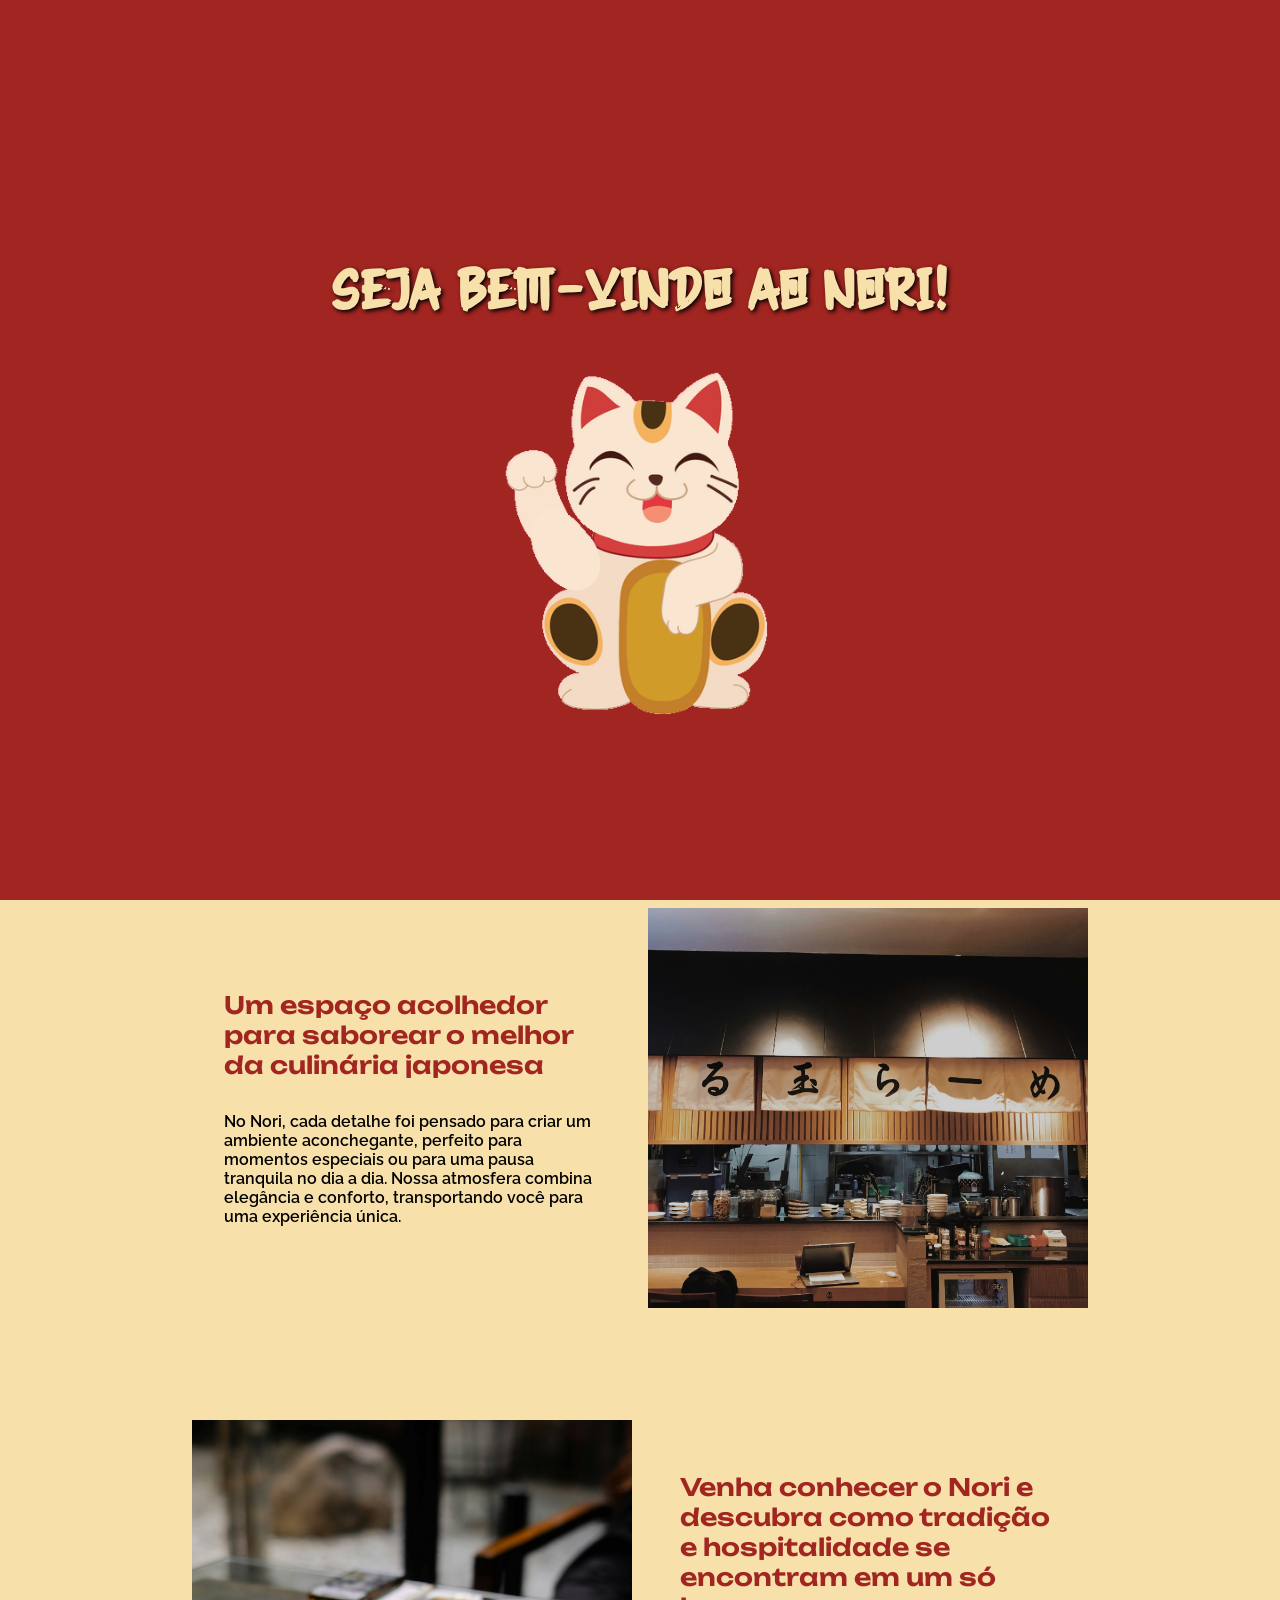
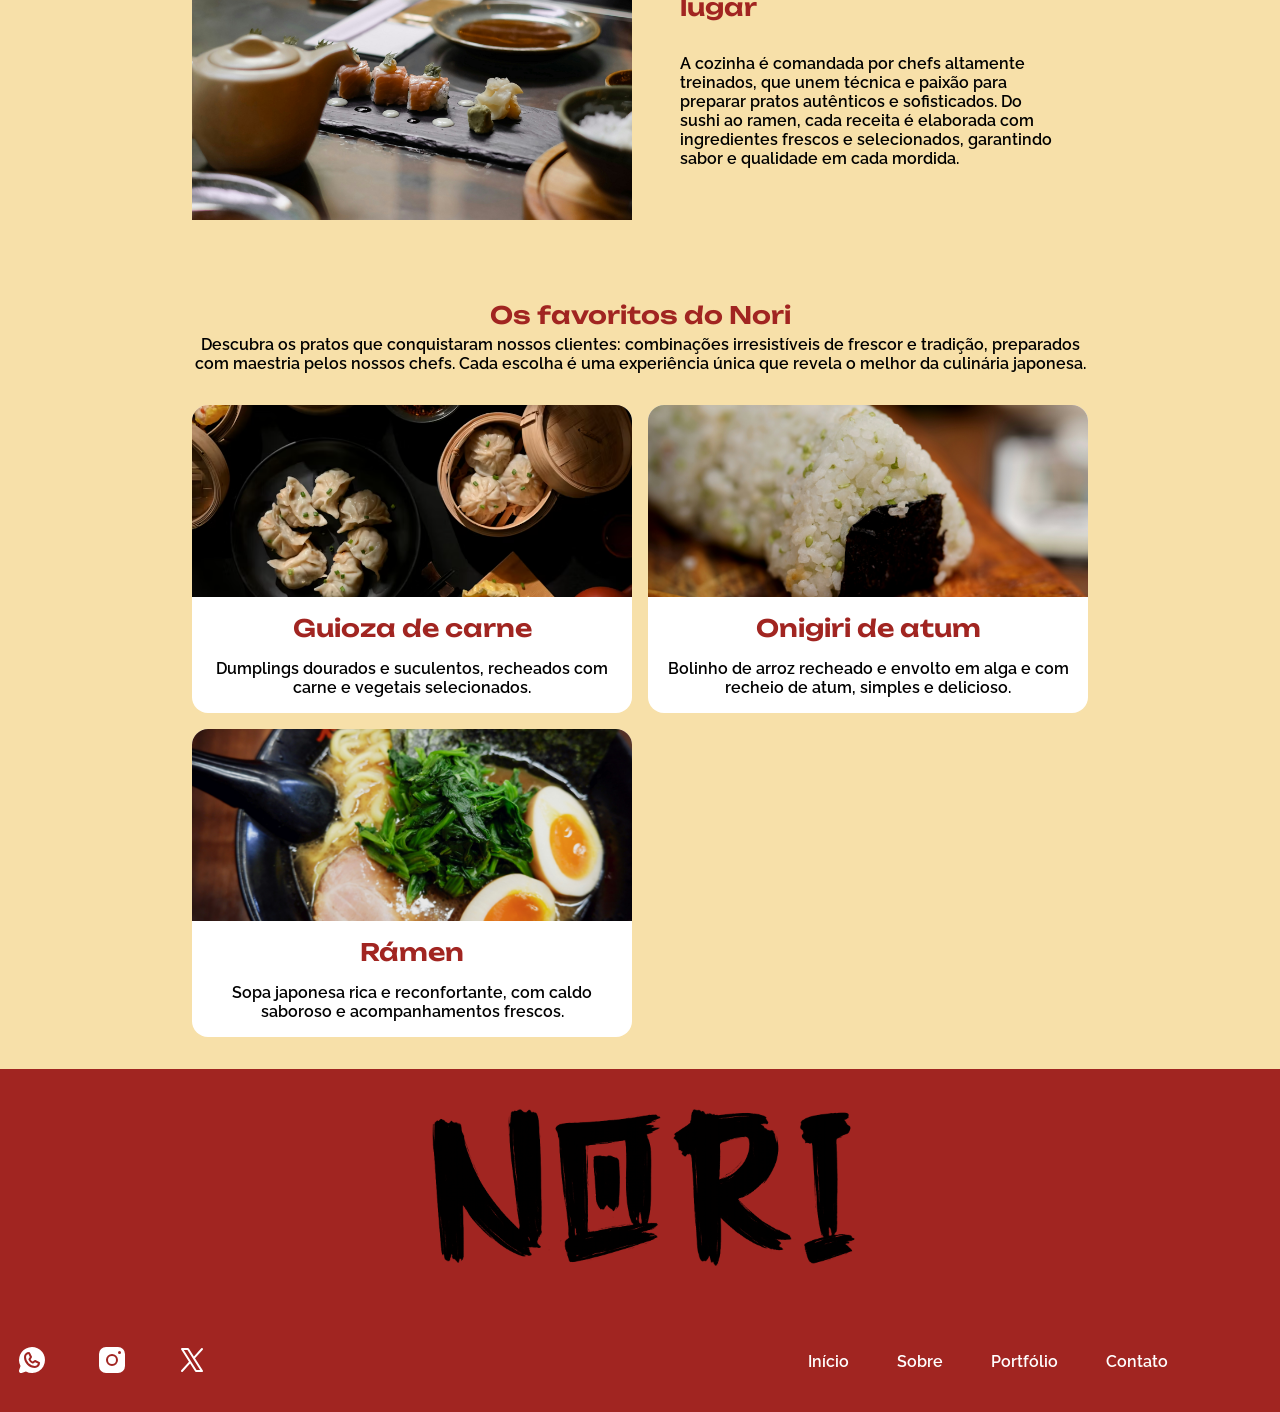
==== commit 795bc63e: "add: adicionando hero na inicial" ====
--- a/index.html
+++ b/index.html
@@ -7,6 +7,7 @@
     <title>Nori | Início</title>
     <link rel="stylesheet" href="./src/style/global.css">
     <link rel="stylesheet" href="./src/style/index.css">
+    <link rel="stylesheet" href="./src/style/hero.css">
     <!-- fontes -->
     <link rel="preconnect" href="https://fonts.googleapis.com">
     <link rel="preconnect" href="https://fonts.gstatic.com" crossorigin>
@@ -21,6 +22,11 @@
 </head>
 
 <body>
+
+    <div id="inicio">
+        <h1 id="titulo">Seja Bem-Vindo ao Nori!</h1>
+        <img src="./src/assets/gato-gif.webp" alt="gato japones" id="imgHero">
+    </div>
 
     <header>
         <div class="menu-hamburguer" id="menu-icone">
--- a/src/style/hero.css
+++ b/src/style/hero.css
@@ -0,0 +1,48 @@
+@font-face {
+    font-family: 'juzho';
+    src: url('../assets/Juzho.otf') format('truetype');
+}
+
+#inicio{
+    position:fixed;
+    top:0;
+    left:0;
+    width:100%;
+    height:100%;
+    background:var(--vermelho);
+    display:flex;
+    flex-direction:column;
+    justify-content:center;
+    align-items:center;
+    opacity:1;
+    transition:opacity 1s ease-in-out;
+}
+
+#imgHero{
+    width:400px;
+    height:400px;
+    border-radius: 50%;
+    animation: efeito 1s ease-in-out;
+}
+
+#titulo{
+    color: var(--creme);
+    text-shadow: 2px 2px 4px #000;
+    text-align:center;
+    margin-top:100px;
+    font-family: 'juzho';
+    font-size:3rem;
+    animation: efeito 1s ease-in-out;
+}
+
+@keyframes efeito {
+    from {
+        opacity: 0;
+        transform: translateY(40px) scale(0.8);
+    }
+
+    to {
+        opacity: 1;
+        transform: translateY(0) scale(1);
+    }
+}
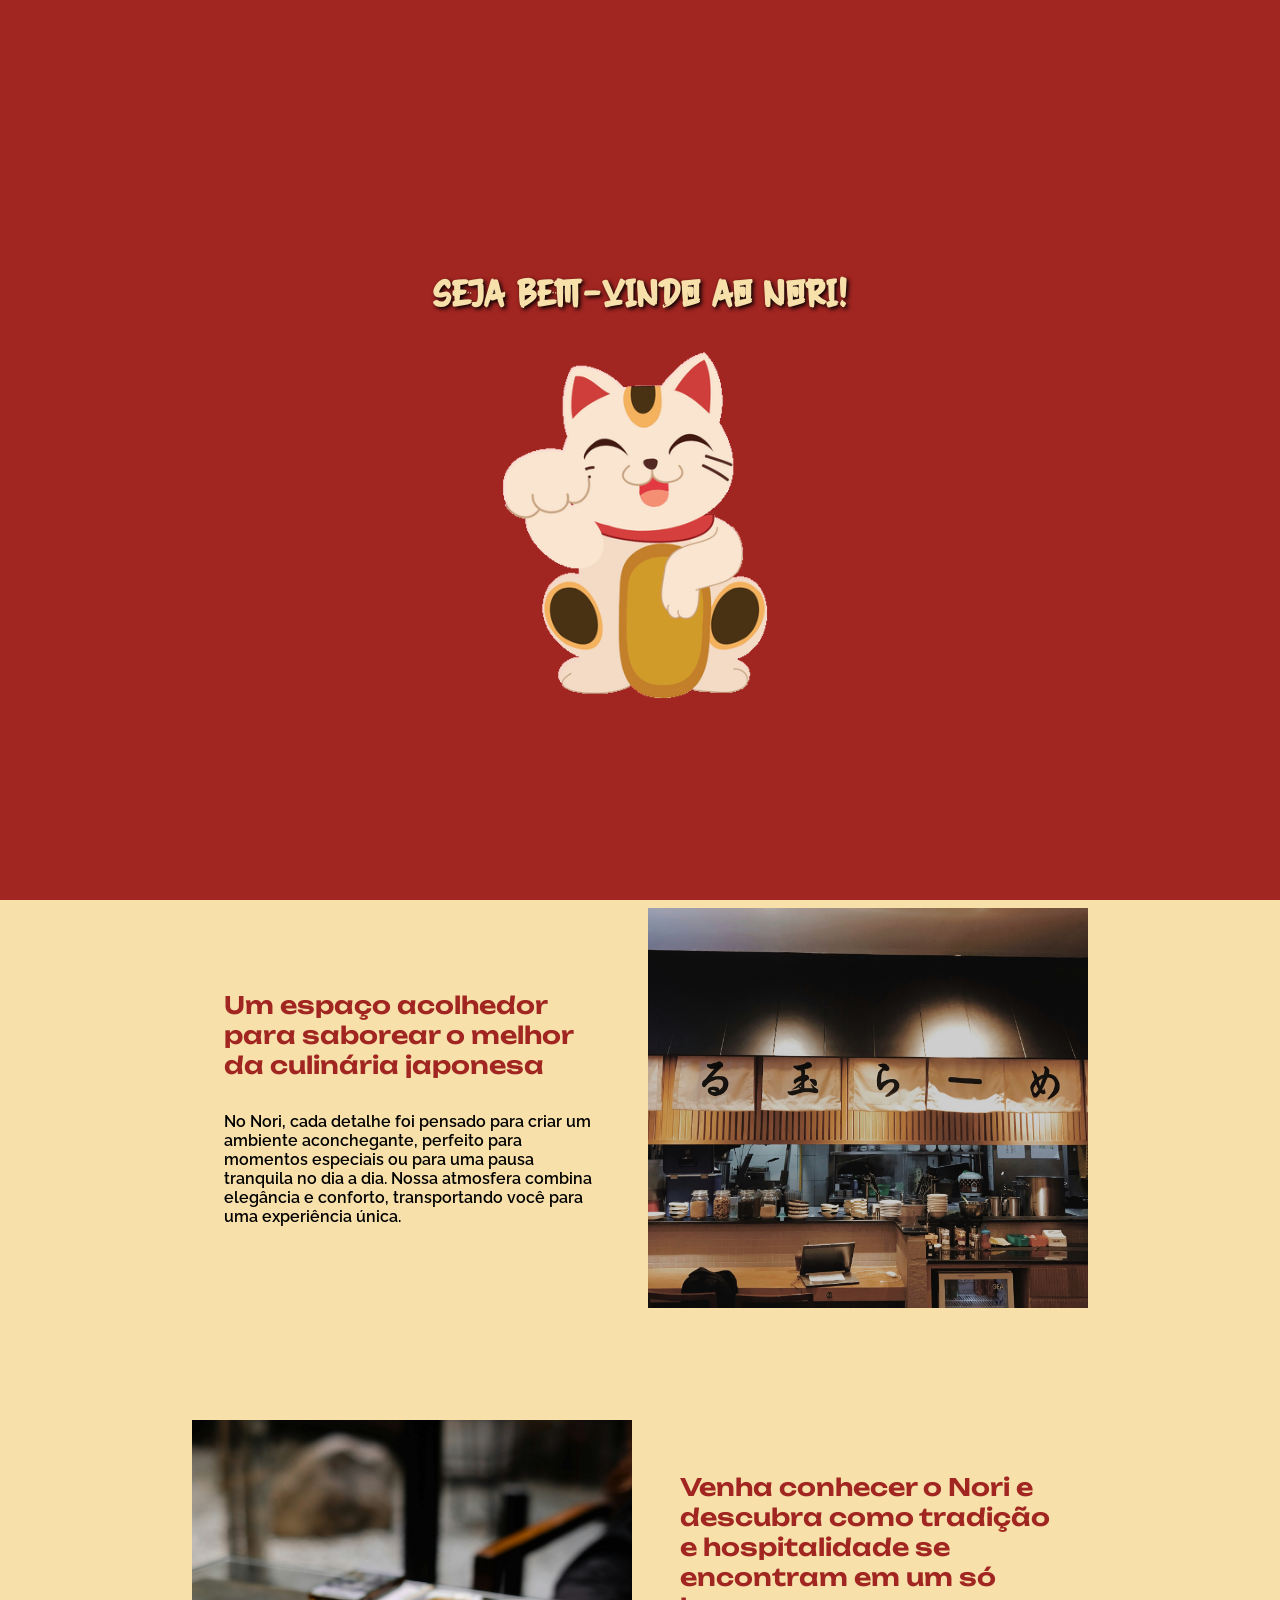
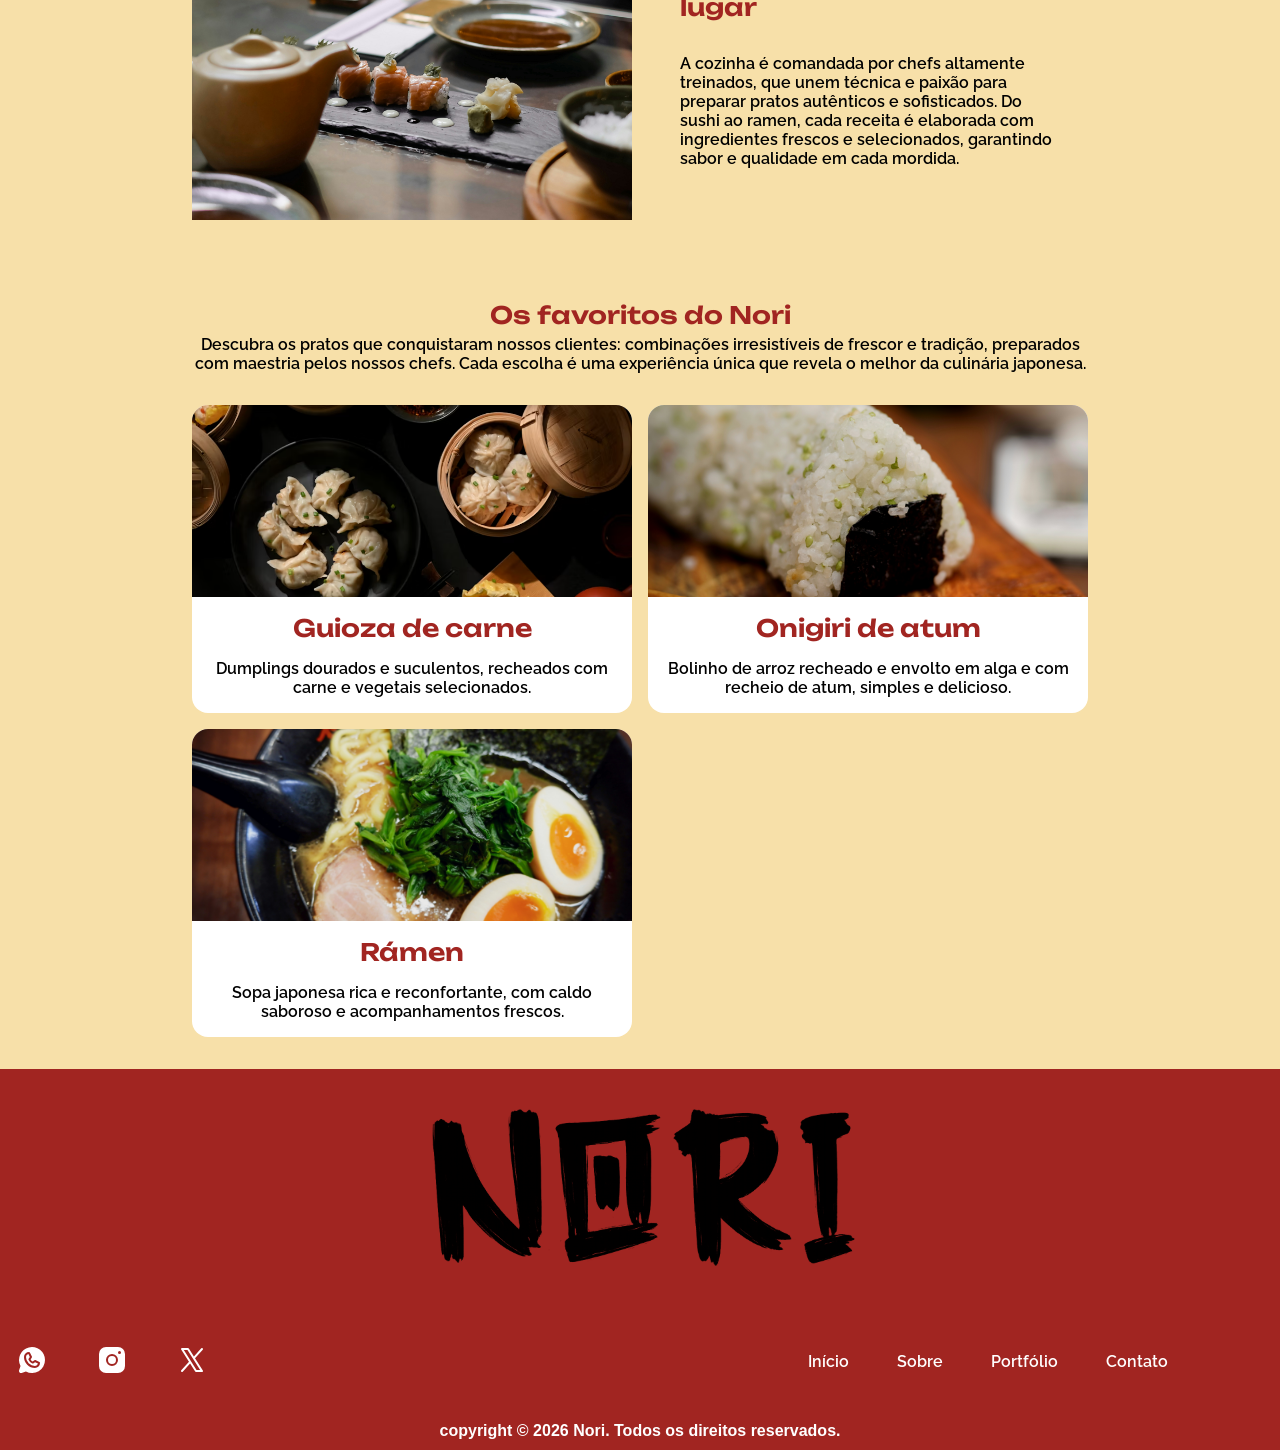
==== commit 07538245: "add: adicionando o copyrigth" ====
--- a/index.html
+++ b/index.html
@@ -149,7 +149,9 @@
                 </ul>
             </div>
         </section>
-        <div id="footer-commercial"></div>
+        <div id="footer-commercial">
+            <h4 class="copyright">copyright © 2026 Nori. Todos os direitos reservados.</h4>
+        </div>
     </footer>
 
 </body>
--- a/src/style/global.css
+++ b/src/style/global.css
@@ -326,6 +326,14 @@
     padding: 1rem 1rem 0 1rem;
 }
 
+.copyright {
+    font-size: 1rem;
+    color: var(--branco);
+    text-align: center;
+    margin: 10px;
+    font-family: Verdana, Geneva, Tahoma, sans-serif;
+}
+
 /* responsividade */
 @media (max-width: 768px) {
     header {
--- a/src/style/hero.css
+++ b/src/style/hero.css
@@ -25,13 +25,14 @@
     animation: efeito 1s ease-in-out;
 }
 
+
 #titulo{
     color: var(--creme);
     text-shadow: 2px 2px 4px #000;
     text-align:center;
     margin-top:100px;
     font-family: 'juzho';
-    font-size:3rem;
+    font-size: 2rem;
     animation: efeito 1s ease-in-out;
 }
 
